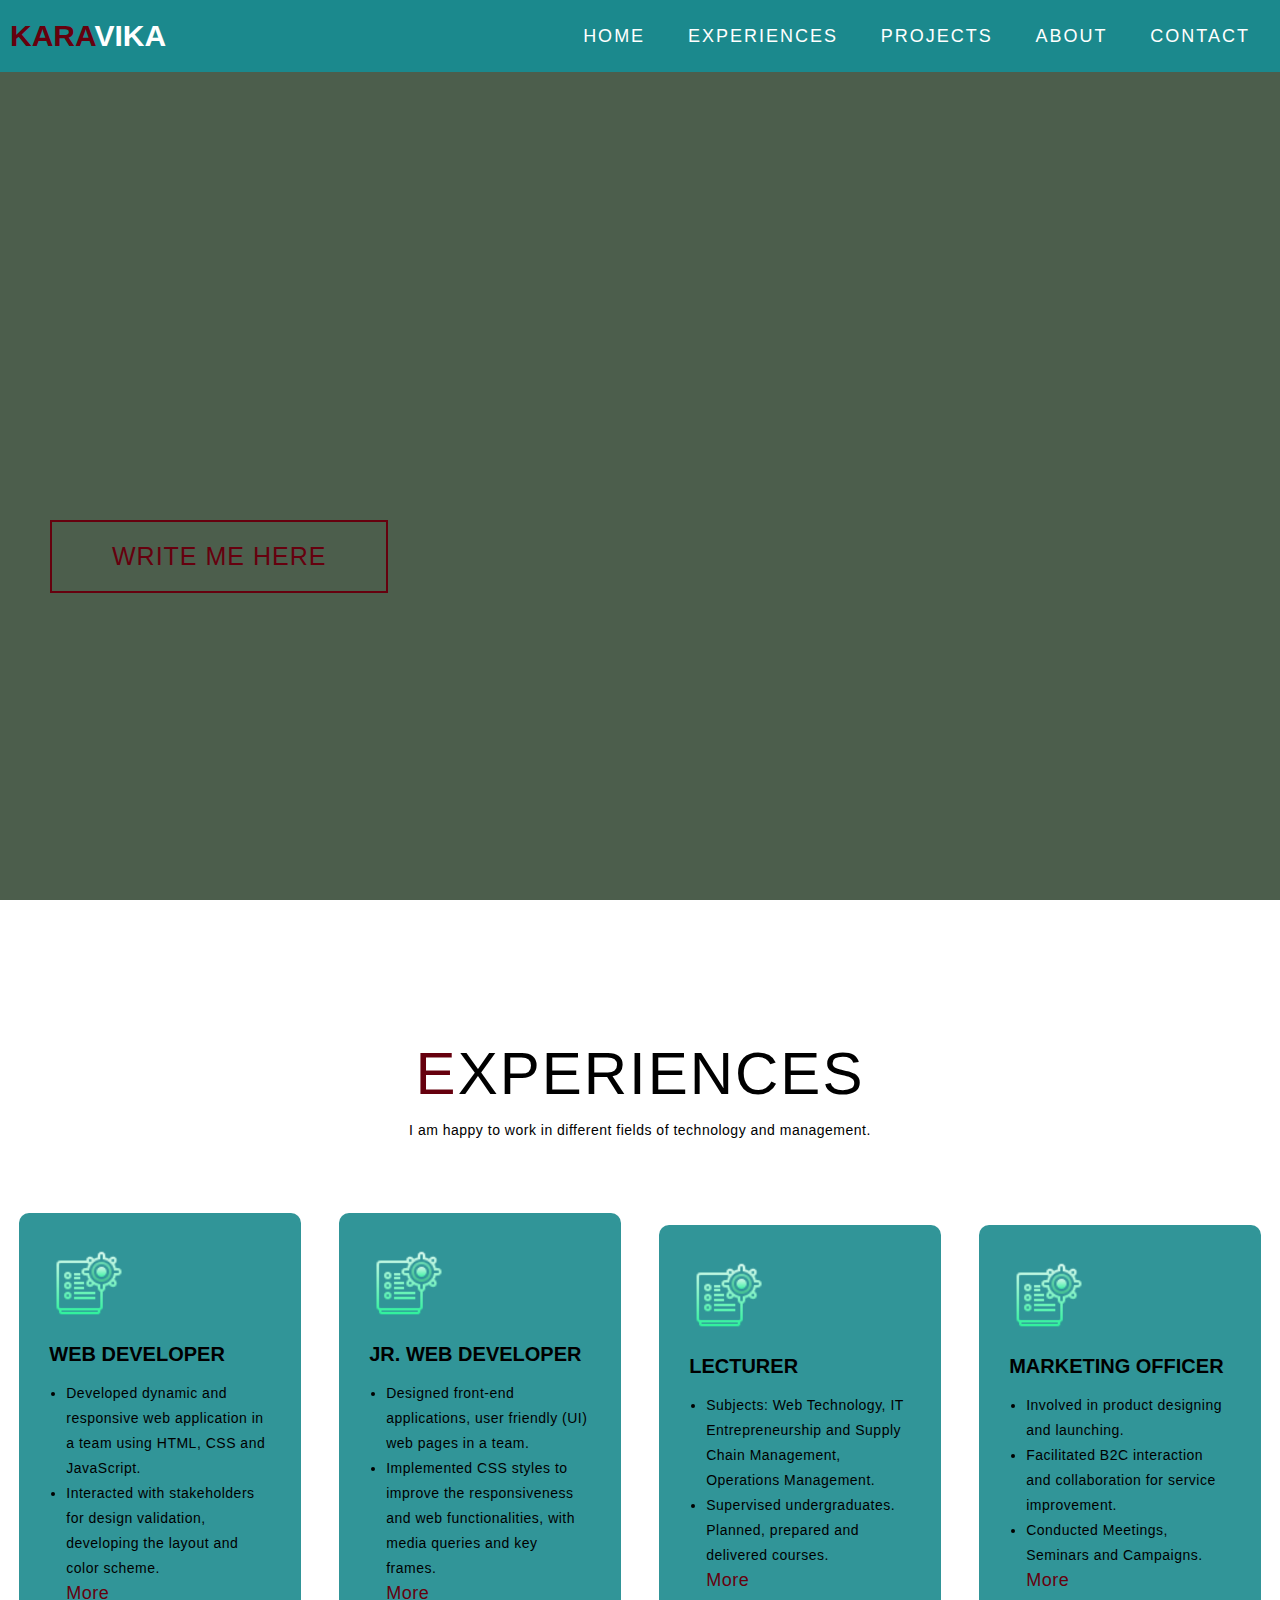
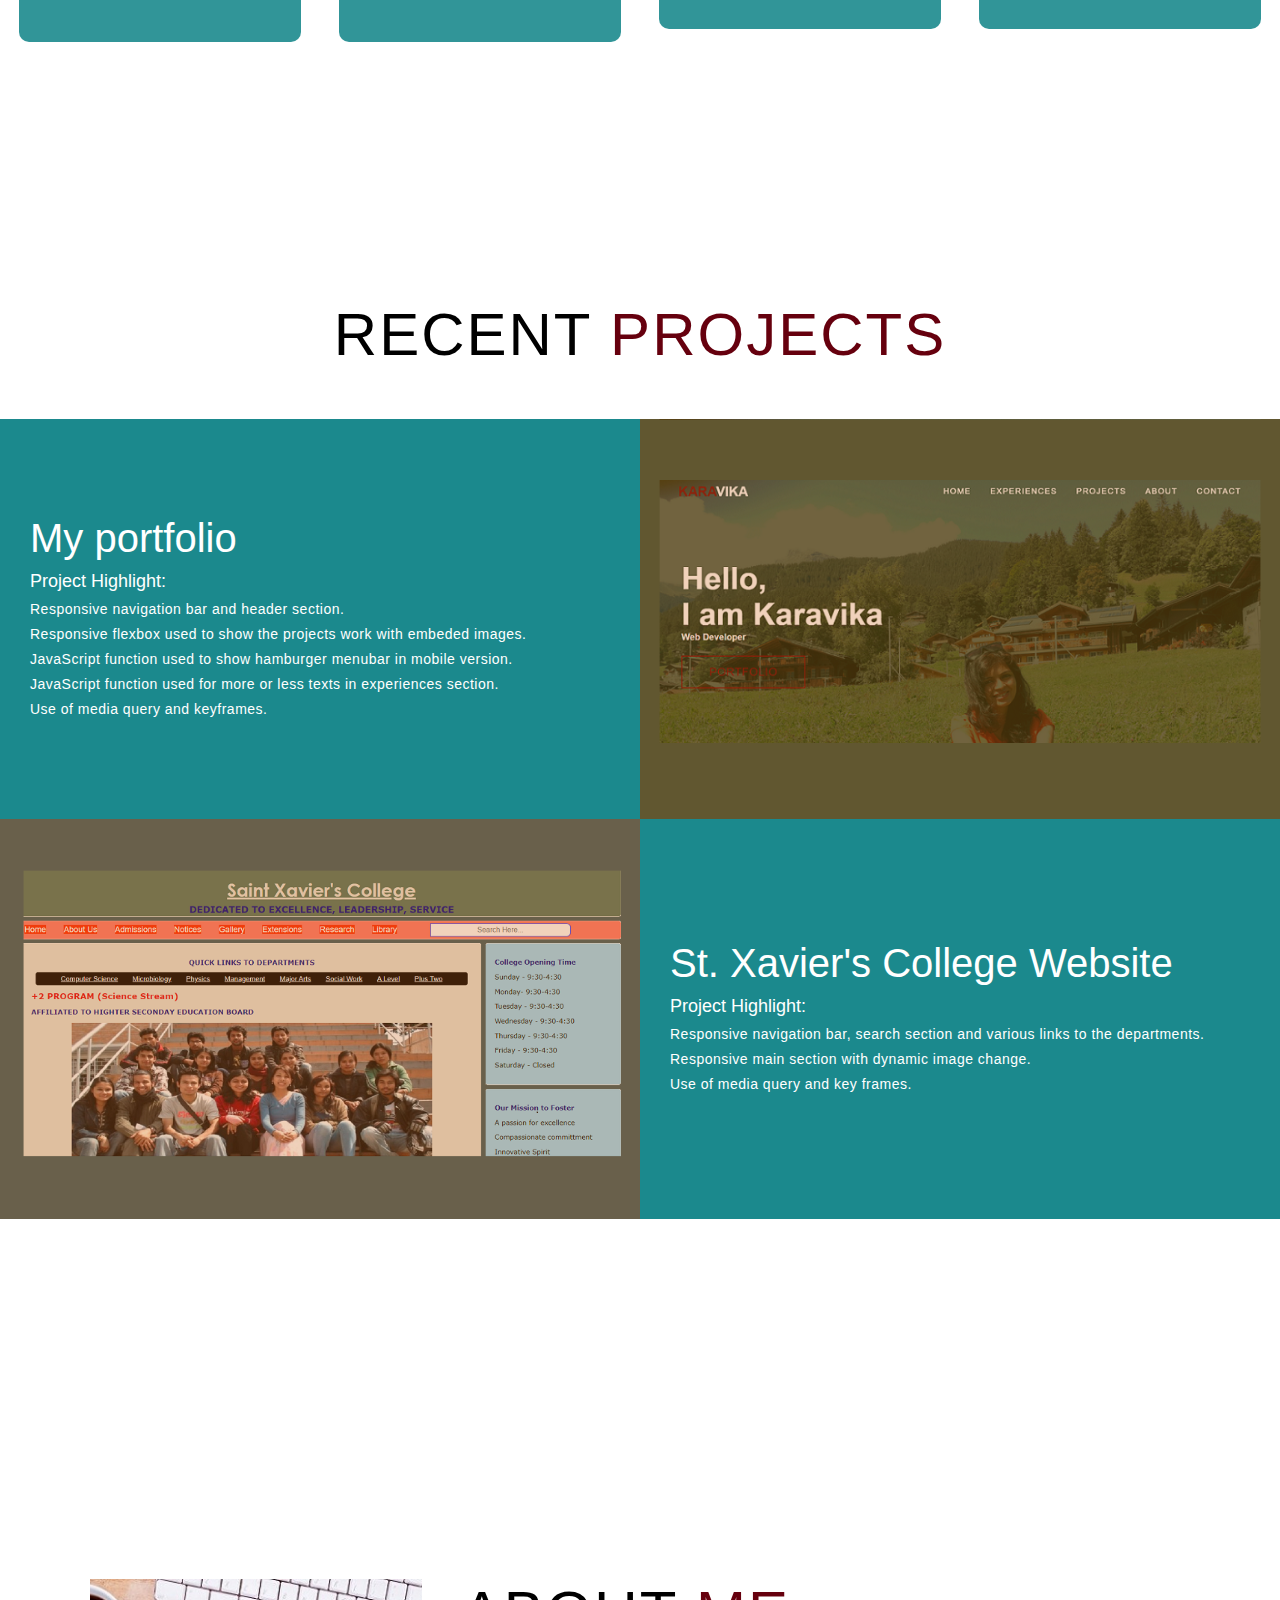
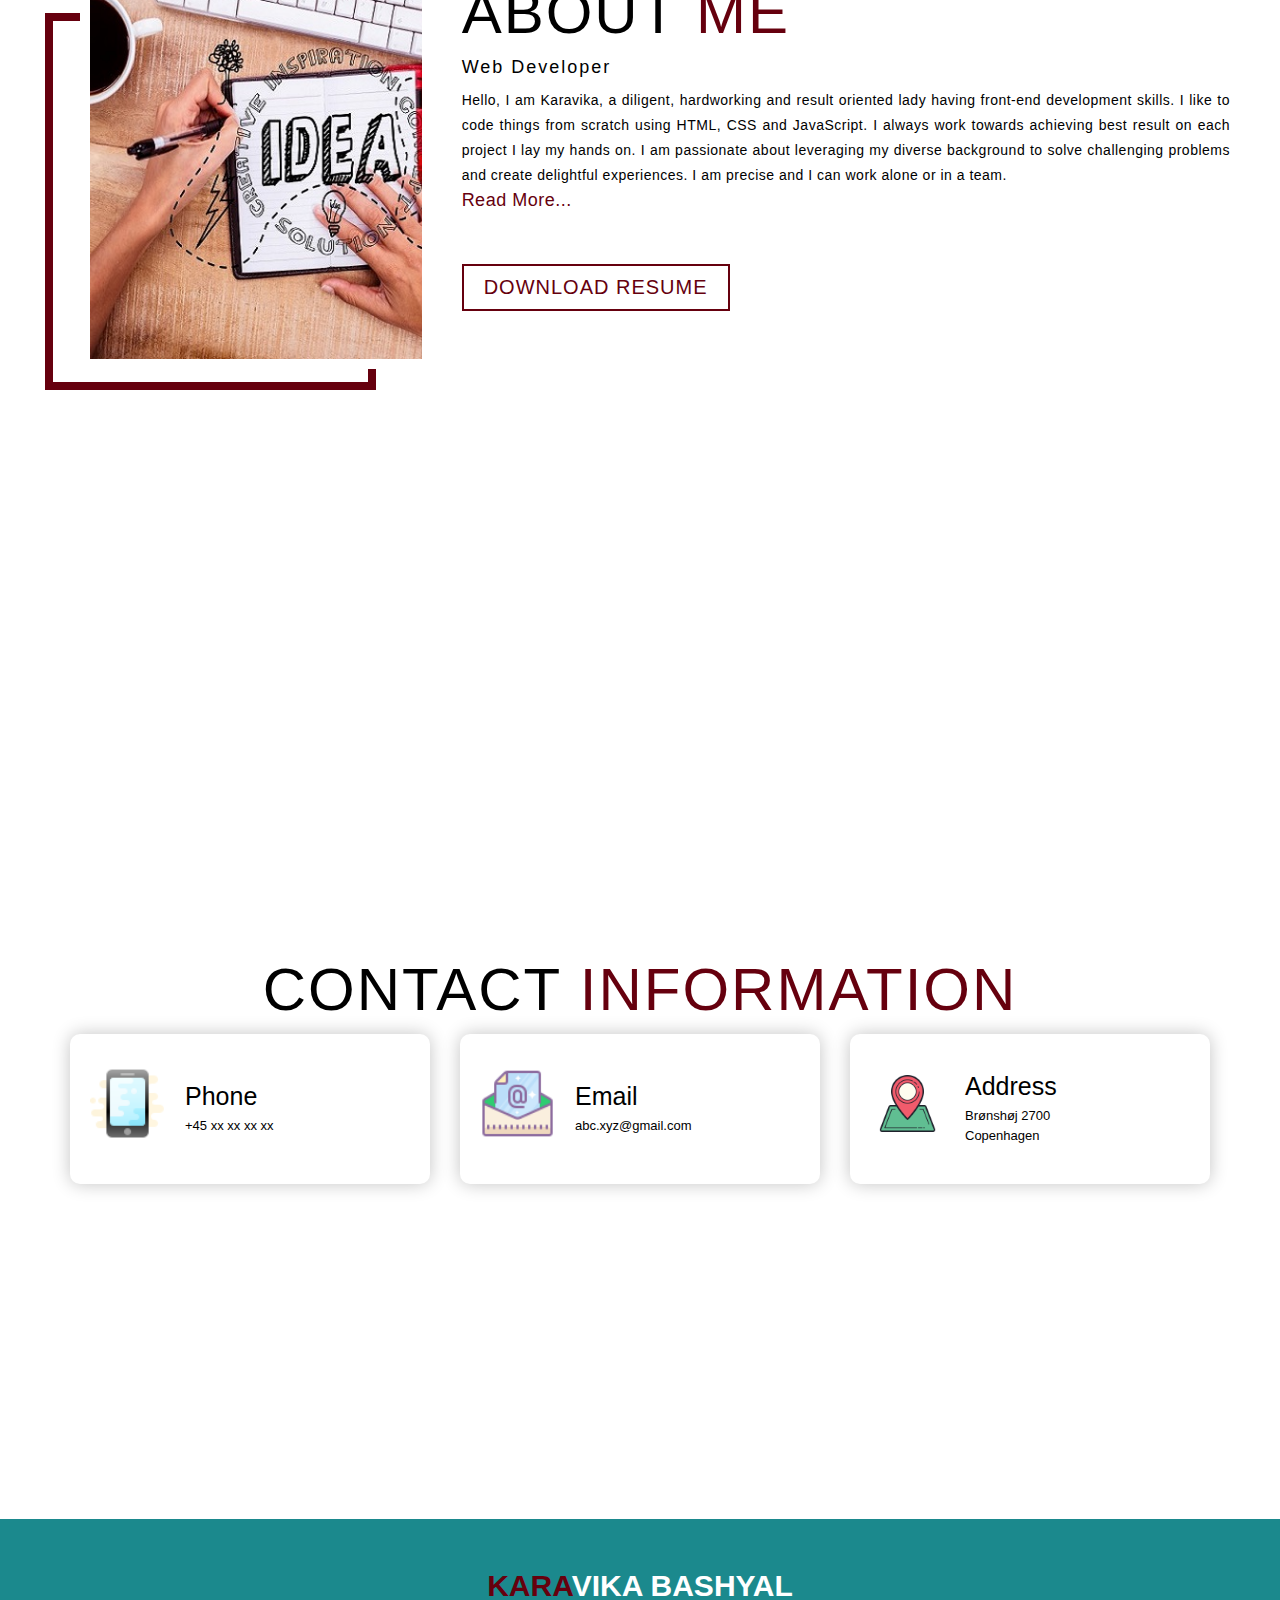
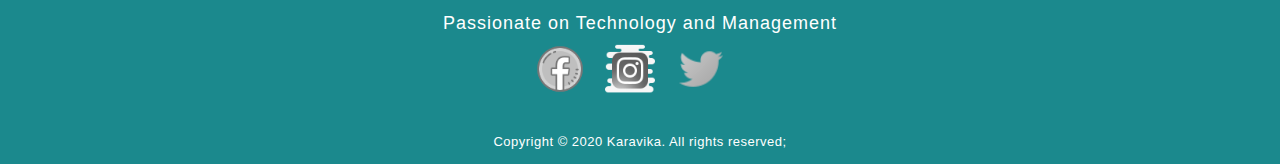
==== index.html @ d4a35b58 "pf v1.0" ====
<!DOCTYPE html>
<html lang="en">

<head>
    <meta charset="UTF-8">
    <meta name="viewport" content="width=device-width, initial-scale=1.0">
    <title>My portfolio</title>
    <link rel="stylesheet" href="./css/style.css">
</head>

<body>
    <!--Header Section-->
    <section id="header">
        <div class="header container">
            <div class="nav-bar">
                <div class="brand">
                    <a href="#master">
                        <h1><span>Kara</span>VIKA</h1>
                    </a>
                </div>
                <div class="nav-list">
                    <div class="hamburger">
                        <div class="bar"></div>
                    </div>
                    <ul>
                        <li><a href="#master" data-after="Home">Home</a></li>
                        <li><a href="#services" data-after="Experiences">Experiences</a></li>
                        <li><a href="#projects" data-after="Projects">Projects</a></li>
                        <li><a href="#about" data-after="About">About</a></li>
                        <li><a href="#contact" data-after="Contact">Contact</a></li>
                    </ul>
                </div>
            </div>
        </div>
    </section>
    <!--End of Header-->
    <!--master section-->
    <section id="master">
        <div class="master container">
            <div>
                <h1>Hello,<span></span></h1>
                <h1> I am Karavika<span></span></h1>
                <h2>Web Developer</h2>
                <!-- <p>Put me in one corner of a room with dozens of people, make me sit in the bench of ocean or allow me to stay at my own room. Let me carry one laptop, a headset 
                and an internet access, I can work for you to collide my knowledge of information and management.
            </p> -->
                <a href="contact.html" type="button" class="cta">Write Me Here</a>
            </div>
        </div>
    </section>
    <!--End of master section-->

    <!--Experience/Services Section-->
    <section id="services">
        <div class="services container">
            <div class="service-top">
                <h1 class="section-title"><span>E</span>xperiences</h1>
                <p>I am happy to work in different fields of technology and management. </p>
            </div>
            <div class="service-bottom">
                <div class="service-item">
                    <div class="icon">
                        <img src="images/icservice.png">
                    </div>
                    <h2>Web Developer</h2>
                    <p>
                    <ul>
                        <li>Developed dynamic and responsive web application in a team using HTML, CSS and JavaScript.
                        </li>
                        <li>Interacted with stakeholders for design validation, developing the layout and color scheme.
                        </li>
                        <span id="moreText">
                            <li>Involved in requirement gathering and creating initial documentation for the system.
                            </li>
                            <li>Fixed various defects/ bugs occuring in the production environment. Also, involved in
                                monthly blogging on various topics related to information technology and digital
                                markets.</li>
                            <li>Initiated performance on CRUD operations on MYSQL database management system </li>
                        </span>
                        <a href="javascript:void(0);" onclick="toggleContent()" id="moreLink">More</a>
                    </ul>

                    </p>
                </div>

                <div class="service-item">
                    <div class="icon">
                        <img src="images/icservice.png">
                    </div>
                    <h2>Jr. Web Developer</h2>
                    <p>
                    <ul>
                        <li>Designed front-end applications, user friendly (UI) web pages in a team. </li>
                        <li>Implemented CSS styles to improve the responsiveness and web functionalities, with media
                            queries and key frames.</li>
                        <span id="moreText1">
                            <li>Developed page layouts, navigation and presented designs and concepts to the clients and
                                the management to review.</li>
                            <li>Participated in code review and quality assurance.</li>
                        </span>
                        <a href="javascript:void(0);" onclick="toggleContent1()" id="moreLink1">More</a>
                    </ul>
                    </p>
                </div>

                <div class="service-item">
                    <div class="icon">
                        <img src="images/icservice.png">
                    </div>
                    <h2>Lecturer</h2>
                    <p>
                        <ul>
                            <li>Subjects: Web Technology, IT Entrepreneurship and Supply Chain Management, Operations
                            Management.</li>
                            <li>Supervised undergraduates. Planned, prepared and delivered courses. </li>
                            <span id="moreText2">
                                <li>Assisted students in Lab, Monitored projects and encouraged them to go beyond the
                                curriculum for their future development.</li>
                            </span>
                            <a href="javascript:void(0);" onclick="toggleContent2()" id="moreLink2">More</a>
                        <ul>
                    </p>
                </div>

                <div class="service-item">
                    <div class="icon">
                        <img src="images/icservice.png">
                    </div>
                    <h2>Marketing Officer</h2>
                    <p>
                    <ul>
                        <li>Involved in product designing and launching.</li>
                        <li>Facilitated B2C interaction and collaboration for service improvement.</li>
                        <li>Conducted Meetings, Seminars and Campaigns.</li>
                        <span id="moreText3">
                            <!-- <li>Assisted students in Lab, Monitored projects and encouraged them to go beyond the
                                curriculum for their future development.</li> -->
                        </span>
                        <a href="javascript:void(0);" onclick="toggleContent3()" id="moreLink3">More</a>
                    </ul>
                    </p>
                </div>
            </div>

        </div>
    </section>
    <!--End of Service Section-->

    <!--Projects Section-->
    <section id="projects">
        <div class="projects container">
            <div class="projects-header">
                <h1 class="section-title">Recent <span>Projects</span></h1>
            </div>
            <div class="all-projects">
                <div class="project-item">
                    <div class="project-info">
                        <h1>My portfolio</h1>
                        <h2>Project Highlight: </h2>
                        <p> Responsive navigation bar and header section.<br>
                            Responsive flexbox used to show the projects work with embeded images.<br>
                            JavaScript function used to show hamburger menubar in mobile version. <br>
                            JavaScript function used for more or less texts in experiences section.<br>
                            Use of media query and keyframes.
                        </p>
                    </div>
                    <div class="project-img">
                        <img src="./images/portfolio_cp.png" alt="img">
                    </div>
                </div>

                <div class="project-item">
                    <div class="project-info">
                        <h1>St. Xavier's College Website</h1>
                        <h2>Project Highlight: </h2>
                        <p> Responsive navigation bar, search section and various links to the departments. <br>
                            Responsive main section with dynamic image change. <br>
                            Use of media query and key frames.

                        </p>
                    </div>
                    <div class="project-img">
                        <img src="./images/stXavier-screenshot.png" alt="img">
                    </div>
                </div>

                <!-- <div class="project-item">
                <div class="project-info">
                    <h1>Project 3</h1>
                    <h2>I love coding</h2>
                    <p>In a way, we can say that ergonomics is more interested in the interaction 
                        between humans and objects, and Service Design is more interested in the interaction 
                        between humans and intangible elements like services and other human interactions. So, both
                        fields try to make the world that humans interact with less messy and horrible for humans.</p>
                </div>
                <div class="project-img">
                    <img src="./images/project.jpg" alt="img"> 
                </div>
            </div>

            <div class="project-item">
                <div class="project-info">
                    <h1>Project 4</h1>
                    <h2>I love coding</h2>
                    <p>In a way, we can say that ergonomics is more interested in the interaction 
                        between humans and objects, and Service Design is more interested in the interaction 
                        between humans and intangible elements like services and other human interactions. So, both
                        fields try to make the world that humans interact with less messy and horrible for humans.</p>
                </div>
                <div class="project-img">
                    <img src="./images/project.jpg" alt="img"> 
                </div>
            </div>

            <div class="project-item">
                <div class="project-info">
                    <h1>Project 5</h1>
                    <h2>I love coding</h2>
                    <p>In a way, we can say that ergonomics is more interested in the interaction 
                        between humans and objects, and Service Design is more interested in the interaction 
                        between humans and intangible elements like services and other human interactions. So, both
                        fields try to make the world that humans interact with less messy and horrible for humans.</p>
                </div>
                <div class="project-img">
                    <img src="./images/project.jpg" alt="img"> 
                </div>
            </div> -->
            </div>
        </div>
    </section>
    <!--End of Projects Section-->

    <!--About Me Section-->
    <section id="about">
        <div class="about container">
            <div class="col-left">
                <div class="about-img">
                    <img src="images/idea_cp.jpg" alt="img">
                </div>
            </div>
            <div class="col-right">
                <h1 class="section-title">ABOUT <span>ME</span></h1>
                <h2>Web Developer</h2>
                <p class="text">
                    Hello, I am Karavika, a diligent, hardworking and result oriented lady having front-end development
                    skills. I like to code things from scratch using HTML, CSS and JavaScript. I always work towards
                    achieving best result on each project I lay my hands on. I am passionate about leveraging my diverse
                    background to solve challenging problems and create delightful experiences. I am precise and I can
                    work alone or in a team.<br>
                    <!--<span class = "moreText" >-->
                    <span id="moreText5">
                        I am well-organized person, problem solver, hard worker, always opt to learn new things that
                        come across in my way. Writing articles and blogs has been my hobby.<br>
                        I am interested to work in the field where I can expand my communication, leadership, technology
                        and management skills in a single platform.
                    </span>
                    <!--<button class= "read-more-btn">Read More...</button>-->
                    <a href="javascript:void(0);" onclick="toggleContent5()" id="moreLink5">Read More...</a>
                </p>
                <a href="sample_resume_Karavika.pdf" class="cta" download>Download Resume</a>
            </div>
        </div>
    </section>
    <!--End of About Me Section-->

    <!--Start of Contact Section-->
    <section id="contact">
        <div class="contact container">
            <div>
                <h1 class="section-title">CONTACT <span>INFORMATION</span></h1>
            </div>
            <div class="contact-elements">
                <div class="contact-item">
                    <div class="icon"><img src="images/phone.png" /></div>
                    <div class="contact-info">
                        <h1>Phone</h1>
                        <h2>+45 xx xx xx xx</h2>
                        <!-- <h2>+45 27 37 47 57</h2> -->
                    </div>
                </div>

                <div class="contact-item">
                    <div class="icon"><img src="images/email.png" /></div>
                    <div class="contact-info">
                        <h1>Email</h1>
                        <h2>abc.xyz@gmail.com</h2>
                        <!-- <h2>portfolio@gmail.com</h2> -->
                    </div>
                </div>

                <div class="contact-item">
                    <div class="icon"><img src="images/address.png" /></div>
                    <div class="contact-info">
                        <h1>Address</h1>
                        <h2>Brønshøj 2700</h2>
                        <h2>Copenhagen</h2>
                    </div>
                </div>
            </div>
        </div>

    </section>
    <!--End of Contact Section-->

    <!--Start of Footer Section-->
    <section id="footer">
        <div class="footer container">
            <div class="brand">
                <h1><span>KARA</span>VIKA BASHYAL</h1>
            </div>
            <h2>Passionate on Technology and Management</h2>
            <div class="social-icon">
                <div class="social-item">
                    <a href="https://www.facebook.com/Curvika72"><img src=images/facebook.png></a>
                </div>
                <div class="social-item">
                    <a href="https://www.instagram.com/krnovaska21/"><img src=images/insta.png></a>
                </div>
                <div class="social-item">
                    <a href="https://twitter.com/karavikab"><img src=images/twitter.png></a>
                </div>
            </div>
            <p>Copyright &copy 2020 Karavika. All rights reserved;
            </p>
        </div>
    </section>
    <!--End of Footer Section-->
    <script src="./js/app.js"></script>


</body>

</html>
---- css/style.css ----
:root {
    --primary:#009900;
    --dark: #001a00;
    --pure: #00ff00;
    --ternary:#006600;
    --light:#e6ffe6;
    --black:#161616;
    --white:#FFFFFF;
}
@import url('https://fonts.googleapis.com/css2?family=PT+Sans&family=PT+Serif:ital,wght@0,400;0,700;1,400&display=swap');
*{
    padding: 0;
    margin: 0;
    box-sizing: border-box;
}

html {
    font-size: 10px;
    font-family: 'PT serif', Helvetica, sans-serif ;
    scroll-behavior: smooth;
}

a {
    text-decoration: none;
}

.container {
    min-height: 100vh; 
    min-width: 100%;
    display: flex;
    align-items: center;
    justify-content: center;
}

img{
    height: 100%;
    width:100%;
    object-fit: cover;
}

p{
    color: black;
    font-size: 1.4rem;
    margin-top: 5px;
    line-height: 2.5rem;
    font-weight: 300;
    letter-spacing: .05rem;
}

.section-title{
    font-size: 4rem;
    font-weight: 300;
    color: black;
    margin-bottom: 10px;
    text-transform: uppercase;
    letter-spacing: .2rem;
    text-align: center;
}
.section-title span{
    color: #66000e;
}

.cta {
    display: inline-block;
    padding: 10px 30px;
    color: #66000e;
    background-color: transparent;
    border: 2px solid #66000e;
    font-size: 2rem;
    text-transform: uppercase;
    letter-spacing: .1rem;
    margin-top: 30px;
    transition-property: background-color, color;
}
.cta:hover {
    color: white ;
    background-color: #66000e;
}

.brand h1{
    font-size: 3rem;
    text-transform: uppercase;
    color: white;
}
.brand h1 span{
    color: #66000e;
}

/*Header Section*/
#header{
    position: fixed;
    z-index:1000;
    left: 0;
    top: 0;
    width: 100vw;
    height: auto;
}
#header .header{
    min-height: 8vh;
    background-color:#1B898D;
    transition: .3s ease background-color;
}
#header .nav-bar{
    display: flex;
    align-items: center;
    justify-content: space-between;
    width: 100%;
    height: 100%;
    max-width: 1300px;
    padding: 0 10px;
}
#header .nav-list ul{
    list-style: none;
    position: absolute;
    background-color: rgb(31, 30, 30);
    width: 100vw;
    height: 100vh;
    /*left: 0;*/
    left: 100%;
    top: 0;
    display: flex;
    flex-direction: column;
    justify-content: center;
    align-items: center;
    z-index: 1;
    overflow-x: hidden;
    transition: .5s ease left;
}
#header .nav-list ul.active{
     /*left: 0;*/
    left: 20%; /*for 80% view we need to make left 20%*/
}
#header .nav-list ul a{
    font-size: 2.5rem;
    font-weight: 500;
    letter-spacing: .2rem;
    text-decoration: none;
    color: white;
    text-transform: uppercase;
    padding: 20px;
    display: block;
}
#header .nav-list ul a::after{
    content: attr(data-after); /*data-after is used in html and it can be made dynamically when we hover over each list name*/
    position: absolute;
    top: 50%;
    left: 50%;
    transform: translate(-50%, -50%) scale(0);
    color: #66000e;
    font-size: 13rem;
    letter-spacing: 50px;
    z-index: -1;
    transition: .3 ease letter-spacing;
}
#header .nav-list ul li:hover a::after{
    transform: translate(-50%, -50%) scale(1);
    letter-spacing: initial;
}
#header .nav-list ul li:hover a{
    color: #66000e;

}
#header .hamburger{
    height: 60px;
    width: 60px;
    display: inline-block;
    border: 3px solid  white;
    border-radius: 50%;
    position: relative;
    display: flex;
    align-items: center;
    justify-content: center;
    z-index: 100;
    cursor: pointer;
    transform: scale(.8);
    margin-right: 20px;
}
#header .hamburger:after{
    position: absolute;
    content: '';
    height: 100%;
    width: 100%;
    border-radius: 50%;
    border: 3px solid white;
    animation: hamburger_puls 1s ease infinite ;
}
#header .hamburger .bar{
    height: 2px;
    width: 30px;
    position: relative;
    background-color: white;
    z-index: -1;
}
#header .hamburger .bar::after,
#header .hamburger .bar::before{
    content: '';
    position: absolute;
    height: 100%;
    width: 100%;
    left: 0;
    background-color: white;
    transition: .3s ease;
    transition-property: top, bottom;
}
#header .hamburger .bar::after{
    top: 8px;
}
#header .hamburger .bar::before{
    bottom: 8px;
}
#header .hamburger.active .bar::before{
    bottom: 0;
}
#header .hamburger.active .bar::after{
    top: 0;
}


/*End of Header Section*/
/*Master Section*/
#master {
    background-image: url(../images/swiss.jpg);
    background-size: cover;
    background-position: top center;
    position: relative;
    z-index: 1;
}
#master::after {
    content: '';
    position: absolute;
    left: 0;
    top: 0;
    height: 100%;
    width: 100%;
    background-color: #001a00;
    opacity: .7;
    z-index: -1;
}
#master .master{
    max-width: 1200px;
    margin: 0 auto;
    padding: 0 50px;
    justify-content: flex-start;
}
#master h1 {
    display: block;
    width: fit-content;
    font-size: 3 rem;
    /*font-size: 3 rem;*/
    position: relative;
    color: transparent;
    animation: text_reveal .5s ease forwards;
    animation-delay: 1s;
}
#master h1:nth-child(1){
    animation-delay: 1s;
}
#master h1:nth-child(2){
    animation-delay: 2s;
}
#master h1 span{
    position: absolute;
    top: 0;
    left: 0;
    height: 100%;
    width: 0;
    background-color: #66000e;
    animation: text_reveal_box 1s ease;
    animation-delay: 1s;
}

#master h1:nth-child(1) span{
    animation-delay: .5s;
}
#master h1:nth-child(2) span{
    animation-delay: 1.5s;
}

#master h2{
    display: block;
    width: fit-content;
    font-size: 2rem;
    position: relative;
    color: transparent;
    animation: text_reveal .5s ease forwards;
    animation-delay: 1s;
}

#master p {
    color: #FFFFFF;
    font-size: 1.5rem;
}
/* This is moved to common section for other buttons as well*/
   /* #master .cta {
    display: inline-block;
    padding: 10px 30px;
    color: #66000e;
    background-color: transparent;
    border: 2px solid #66000e;
    font-size: 2rem;
    text-transform: uppercase;
    letter-spacing: .1rem;
    margin-top: 30px;
    transition-property: background-color, color;
}*/
/*#master .cta:hover {
    color: white ;
    background-color: #66000e;
}*/

/*End of Master Section/

/*Services Section*/

#services .services{
    flex-direction: column;
    text-align: center;
    max-width: 1500px;
    margin: 0 auto;
    padding: 100px 0;
}

#services .service-top{
    max-width: 500px;
    margin: 0 auto;
}
/* Making section-title common so it goes at top
#services .section-title{
    font-size: 4rem;
    font-weight: 300;
    color: black;
    margin-bottom: 10px;
    text-transform: uppercase;
    letter-spacing: .2rem;
    text-align: center;
}
#services .section-title span{
    color: #66000e; */
}
#services .service-top p{
    font-size: 1.4rem;
    margin-top: 5px;
    line-height: 2.5rem;
    font-weight: 300;
    letter-spacing: .05rem;
}
#services .service-bottom{
    display: flex;
    align-items: center;
    justify-content: center;
    flex-wrap: wrap;
    margin-top: 50px;
}
#services .service-item{
    flex-basis: 80%;
    display: flex;
    align-items: flex-start;
    justify-content: center;
    flex-direction: column;
    padding: 30px;
    border-radius: 10px;
    background-image: url(../images/karvika.jpg);
    background-size: cover;
    margin: 10px 5%;
    position: relative;
    z-index: 1;
    overflow: hidden;
}
#services .service-item ul{
    /* list-style-type: none; */
    margin-left: 1.7rem;
    text-align: start;
    font-size: 1.4rem;
    font-weight: 300;
    letter-spacing: .05rem;
    line-height: 2.5rem;
}
/*for overlay of each card*/
#services .service-item::after{
    content: '';
    position: absolute;
    left: 0;
    top: 0;
    height: 100%;
    width: 100%;
    background-color: #1B898D;
    opacity: .9;
    z-index: -1;
}
#services .service-bottom .icon{
    height: 80px;
    width: 80px;
    margin-bottom: 20px;
}

#services .service-item h2{
    font-size: 2rem;
    color: black;
    margin-bottom: 10px;
    text-transform: uppercase;
}
#services .service-item p{
    text-align: left;
}

#services .service-item li{
    
    /* color: black;
    font-size: 1.4rem;
    margin-top: 5px;
    line-height: 2.5rem;
    font-weight: 300;
    letter-spacing: .05rem; */
}

#moreText, #moreText1, #moreText2, #moreText3, #moreText5{
    display:none;
}

#moreLink, #moreLink1, #moreLink2, #moreLink3, #moreLink5{
    color: #66000e;
    font-size: 18px;
}
/*===========End of Service Section=============*/

/*Start of Project Section*/
#projects .projects{
    flex-direction:column; /*to keep title in top*/
    max-width: 1200px;
    margin: 0 auto;
    padding: 100px 0;
}
#projects .projects-header h1{
    margin-bottom: 50px; 
}
#projects .all-projects{
    display: flex;
    align-items: center;
    justify-content: center;
    flex-direction: column;
}
#projects .project-item{
    display: flex;
    align-items: center;
    justify-content: center;
    flex-direction: column;
    width: 80%;
    margin: 20px auto;
    overflow: hidden;
    border-radius: 10px;
}
#projects .project-info{
    padding: 30px;
    flex-basis: 50%;
    background-color: white;
    height: 100%;
    display: flex;
    align-items: flex-start;
    justify-content: center;
    flex-direction: column;
    /* background-color: chocolate; */
    background-color: #1B898D;
    color: white;
}
#projects .project-info h1{
    font-size: 4rem;
    font-weight: 500;
}
#projects .project-info h2{
    font-size: 1.8rem;
    font-weight: 500;
    margin-top: 10px;
}
#projects .project-info p{
    color: white;
}
#projects .project-img{
    flex-basis: 50%;
    /* flex-basis: 100%; */
    height: 300px;
    overflow: hidden;
    position: relative;
}
/*for overlay making of sodo elements*/
#projects .project-img::after{
    content: '';
    position: absolute;
    left: 0;
    top: 0;
    height: 100%;
    width: 100%;
    background-color: chocolate;
    opacity: .3;
}
#projects .project-img img{
    transition: .3s ease transform;
}
#projects .project-item:hover .project-img img{
    transform: scale(1.1);
}
/*End of Project Section*/

/*Start of About Section*/

#about .about{
    flex-direction: column-reverse; /*for mobile we use column reverse, otherwise only column*/
    text-align:center;
    max-width: 1200px;
    margin: 0 auto;
    padding: 100px 20px;
}
#about .col-left{
    width: 250px;
    height: 360px;
}
#about .col-right{
    width: 100%;
}
#about .col-right h2{
    font-size: 1.8rem;
    font-weight: 500;
    letter-spacing: .2rem;
    margin-bottom: 10px;
}
#about .col-right p{
    margin-bottom: 20px;
    text-align: justify;
}
.moreText{
    display:none;
}

#about .col-right .text.show-more .moreText{
    display: inline;
}

.read-more-btn{
    padding: 10px 30px;
    background-color: rgb(149,170,197);
    color: rgb(53, 49, 49);
    border: none;
    outline: none;
    font-size: 20px;
    cursor: pointer; 
}
#about .col-right .cta{
    margin-bottom: 50px;
    padding: 10px 20px;
    font-size: 2rem;
}
#about .col-left .about-img{
    height: 100%;
    width: 100%;
    position: relative;
    border: 10px solid white;
}
#about .col-left .about-img::after{ /*for image wrapper*/
    content: '';
    position: absolute;
    left: -33px;
    top: 19px;
    height: 98%;
    width: 98%;
    border: 7px solid #66000e;
    z-index: -1; /*wrapper will be under the img*/
}
/*End of About Section*/

/*Start of Contact Section*/

#contact .contact{
    flex-direction: column;
    max-width: 1200px;
    margin: 0 auto;
}
#contact .contact-elements{
    width: 400px;
}
#contact .contact-item{
    width: 80%;
    padding: 20px;
    text-align: center;
    border-radius: 10px;
    margin: 30px;
    display: flex;
    justify-content: center;
    align-items: center;
    flex-direction: column;
    box-shadow: 0px 0px 18px 0 #0000003c;
}
#contact .contact-item:hover{
    box-shadow: 0px 0px 5px 0 #0000003c;
    transition: .3s ease box-shadow;
}
#contact .icon{
    width: 70px;
    margin: 0 auto;
    margin-bottom: 10px;
}
#contact .contact-info h1{
    font-size: 2.5rem;
    font-weight: 500;
    margin-bottom: 5px;
}
#contact .contact-info h2{
    font-size: 1.3rem;
    line-height: 2rem;
    font-weight: 500;

}
/*End of Contact Section*/

/*Start of Footer Section*/
#footer{
    background-color: #1B898D;
}
#footer .footer{
    min-height: 200px;
    flex-direction: 
    column;
    padding-top: 50px;
    padding-bottom: 10px;;
}
#footer h2{
    color: white;
    font-weight: 500;
    font-size: 1.8rem;
    letter-spacing: .1rem;
    margin-top: 10px;
    margin-bottom: 10px;
}
#footer .social-icon{
    display: flex;
    margin-bottom: 30px;
}
#footer .social-item{
    height: 50px;
    width: 50px;
    margin-bottom: 0 5px;
    margin-right: 20px; /*added for social icon distance*/
}
#footer .social-item img{
    filter: grayscale(1); /*to remove social icon color and changed it to black and white*/
    /*filter: grayscale(0); It will give back original color*/
}
#footer .social-item:hover img{
    filter: grayscale(0);
    transition: .3s ease filter;
}
#footer p{
    color: white;
    font-size: 1.3rem;
}

/*End of footer Section*/


/*keyframes*/
@keyframes hamburger_puls{
    0%{
       opacity: 1; 
       transform: scale(1);
    }
    100%{
        opacity: 0;
        transform: scale(1.4);
    }
}
@keyframes text_reveal_box {
    50%{
        width: 100%;
        left: 0;
    }
    100%{
        width: 0;
        left: 100%;
    }   
}
@keyframes text_reveal {
    100%{
        color: white;
    }
}
/*End of Keyframes*/

/*Media Query for Tablet*/
@media only screen and (min-width:768px){
    .cta{
        font-size: 2.5rem;
        padding: 20px 60px;
    }
    h1.section-title{
        font-size: 6rem;
    }
    /*Master*/
    #master h1{
        font-size: 7rem;
    }
    /*End of master section*/

    /*Service Section*/
    #services .service-bottom .service-item{
        flex-basis: 45%;
        margin: 2.5%;
    }
    /*End of Service Section*/

    /*Project*/
    #projects .project-item{
        flex-direction: row;
    }
    #projects .project-item:nth-child(even){
        flex-direction: row-reverse;
    }
    #projects .project-item{
        height: 400px;
        margin: 0;
        width: 100%;
        border-radius: 0;
    }
    #projects .all-projects .project-info{
        height: 100%;
    }
    #projects .all-projects .project-img{
        height: 100%;
    }
    /*End of Project*/

    /*About Section*/
    #about .about{
        flex-direction: row;
    }
    #about .col-left{
        width: 600px;
        height: 400px;
        padding-left: 60px;
    }
    #about .about .col-left .about-img::after{
        left: -45px;
        top: 34px;
        height: 95%;
        width: 95%;
        border: 8px solid #66000e;
    }
    #about .col-right{
        text-align: left;
        padding: 30px;
    }
    #about .col-right h1{
        text-align: left;
    }
    /*End of About Section*/

    /*Contact Section*/
    #contact .contact{
        flex-direction: column;
        padding: 100px 0;
        align-items: center;
        justify-content: center;
        min-width: 20vh;
    }
    #contact .contact-elements{
        width:100%;
        display:flex;
        flex-direction: row;
        justify-content: space-evenly;
        margin: 0;
        /*padding: 30px;*/
    }
    #contact .contact-item{
        width: 30%;
        margin: 0;
        flex-direction: row;
    }
    #contact .contact-item .icon{
        height: 100px;
        width: 100px;
    }
    #contact .contact-item .icon img{
        object-fit: contain;
    }
    #contact .contact-item .contact-info{
        width: 100%;
        text-align: left;
        padding-left: 20px;
    }
    /*End of contact Section*/
}
/*End of Media Query for Tablet*/

/*Media query for Desktop*/
@media only screen and (min-width:1200px){
    /*header*/
    #header .hamburger{
        display: none;
    }
    #header .nav-list ul{
        position: initial;
        display: block;
        height: auto;
        width: fit-content;
        background-color: transparent;
    }
    #header .nav-list ul li{
        display: inline-block;
    }
    #header .nav-list ul li a{
        font-size: 1.8rem;
    }
    #header .nav-list a:after{
        display: none;
    }
    /*End of Header*/

    #services .service-bottom .service-item{
        flex-basis: 22%;
        margin: 1.5%;    
    }

}
/*End of Media query for Desktop*/
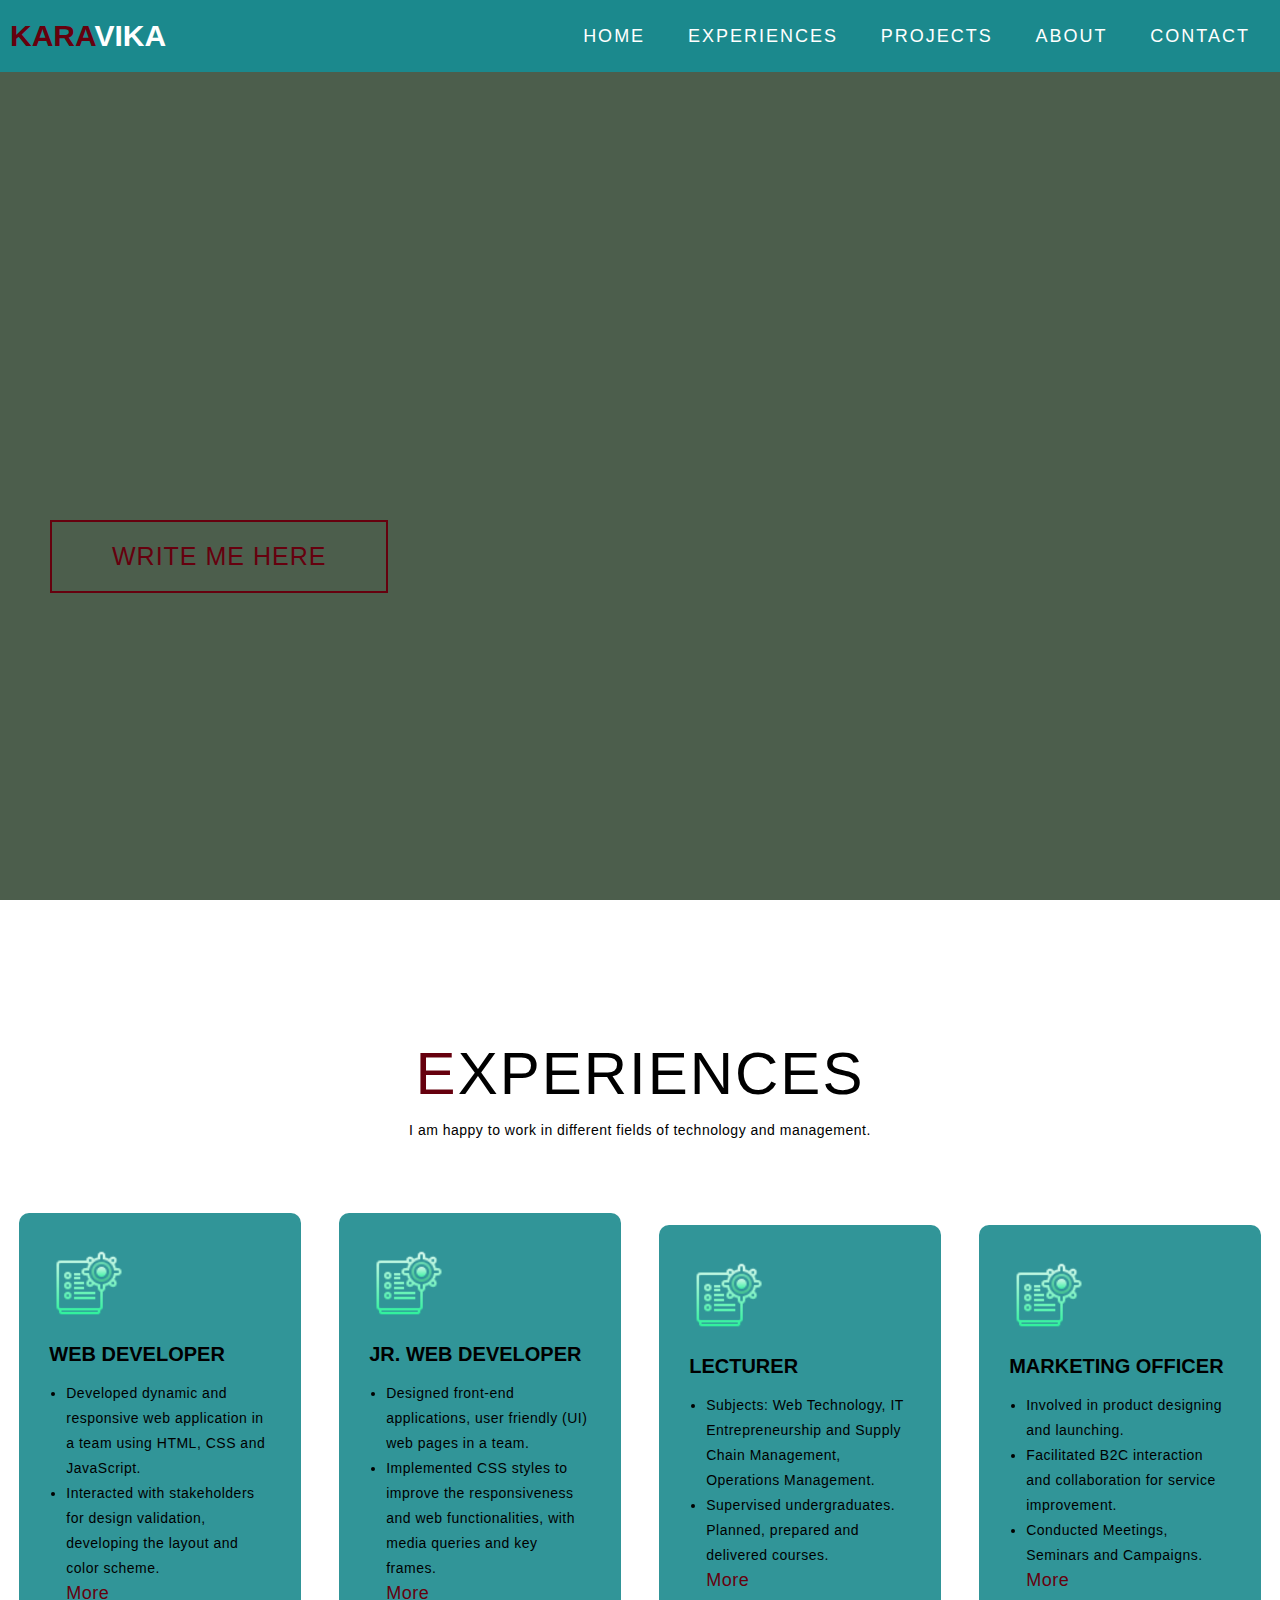
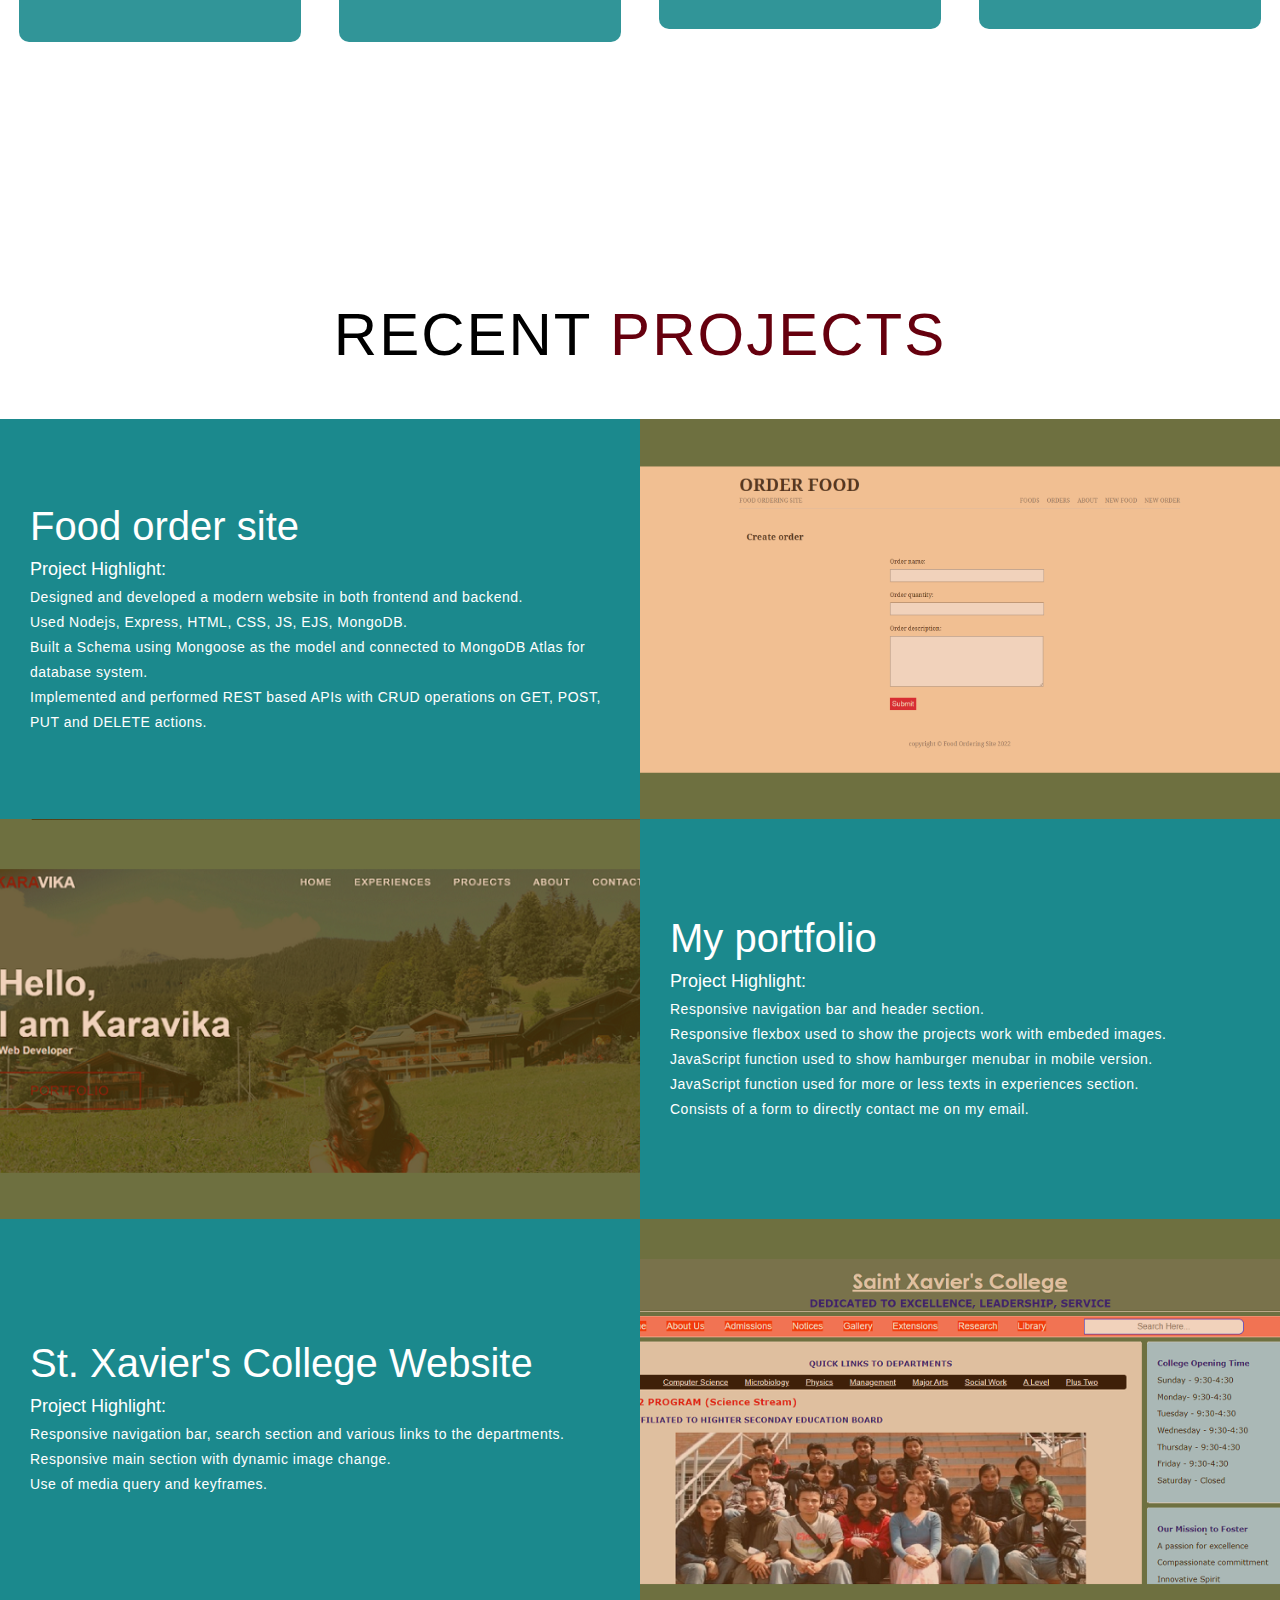
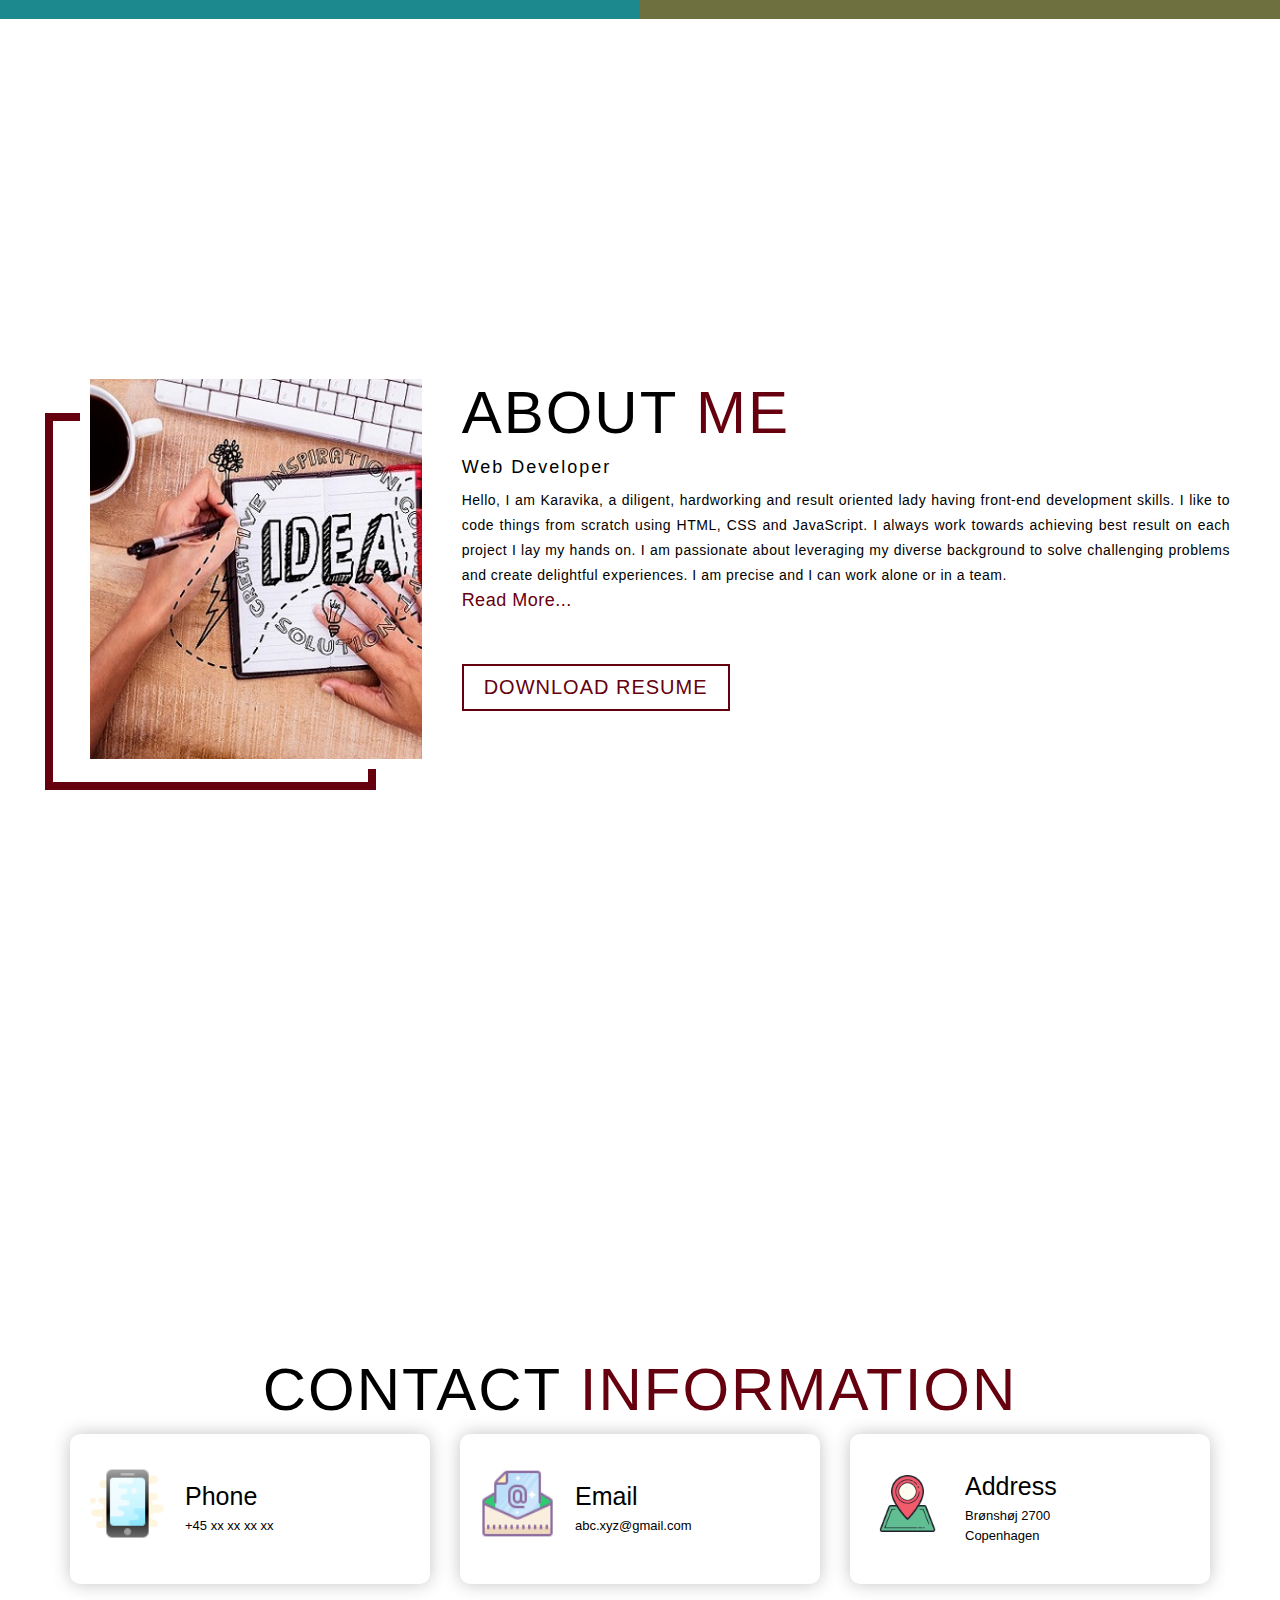
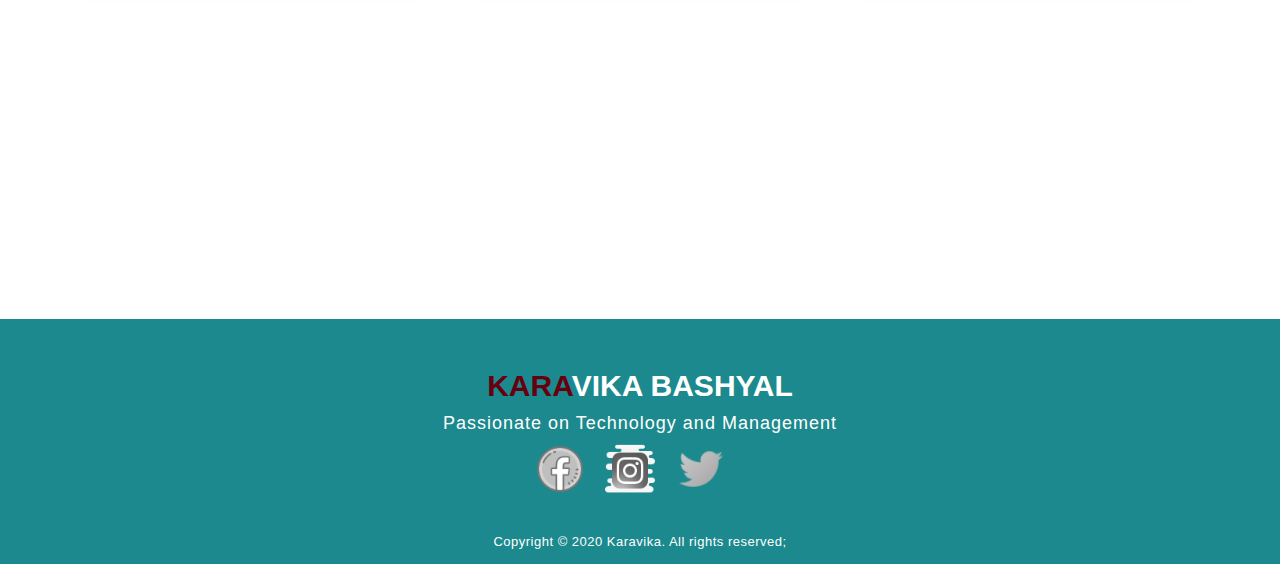
==== commit 5b863a20: "nodejs project added" ====
--- a/index.html
+++ b/index.html
@@ -155,13 +155,28 @@
             <div class="all-projects">
                 <div class="project-item">
                     <div class="project-info">
+                        <h1>Food order site</h1>
+                        <h2>Project Highlight: </h2>
+                        <p> Designed and developed a modern website in both frontend and backend.<br>
+                            Used Nodejs, Express, HTML, CSS, JS, EJS, MongoDB.<br>
+                            Built a Schema using Mongoose as the model and connected to MongoDB Atlas for database system.<br>
+                            Implemented and performed REST based APIs with CRUD operations on GET, POST, PUT and DELETE actions.                            
+                        </p>
+                    </div>
+                    <div class="project-img">
+                        <img src="./images/food-order-site.png" alt="img">
+                    </div>
+                </div>
+
+                <div class="project-item">
+                    <div class="project-info">
                         <h1>My portfolio</h1>
                         <h2>Project Highlight: </h2>
                         <p> Responsive navigation bar and header section.<br>
                             Responsive flexbox used to show the projects work with embeded images.<br>
                             JavaScript function used to show hamburger menubar in mobile version. <br>
                             JavaScript function used for more or less texts in experiences section.<br>
-                            Use of media query and keyframes.
+                            Consists of a form to directly contact me on my email.
                         </p>
                     </div>
                     <div class="project-img">
@@ -175,7 +190,7 @@
                         <h2>Project Highlight: </h2>
                         <p> Responsive navigation bar, search section and various links to the departments. <br>
                             Responsive main section with dynamic image change. <br>
-                            Use of media query and key frames.
+                            Use of media query and keyframes.
 
                         </p>
                     </div>
@@ -184,47 +199,7 @@
                     </div>
                 </div>
 
-                <!-- <div class="project-item">
-                <div class="project-info">
-                    <h1>Project 3</h1>
-                    <h2>I love coding</h2>
-                    <p>In a way, we can say that ergonomics is more interested in the interaction 
-                        between humans and objects, and Service Design is more interested in the interaction 
-                        between humans and intangible elements like services and other human interactions. So, both
-                        fields try to make the world that humans interact with less messy and horrible for humans.</p>
-                </div>
-                <div class="project-img">
-                    <img src="./images/project.jpg" alt="img"> 
-                </div>
-            </div>
-
-            <div class="project-item">
-                <div class="project-info">
-                    <h1>Project 4</h1>
-                    <h2>I love coding</h2>
-                    <p>In a way, we can say that ergonomics is more interested in the interaction 
-                        between humans and objects, and Service Design is more interested in the interaction 
-                        between humans and intangible elements like services and other human interactions. So, both
-                        fields try to make the world that humans interact with less messy and horrible for humans.</p>
-                </div>
-                <div class="project-img">
-                    <img src="./images/project.jpg" alt="img"> 
-                </div>
-            </div>
-
-            <div class="project-item">
-                <div class="project-info">
-                    <h1>Project 5</h1>
-                    <h2>I love coding</h2>
-                    <p>In a way, we can say that ergonomics is more interested in the interaction 
-                        between humans and objects, and Service Design is more interested in the interaction 
-                        between humans and intangible elements like services and other human interactions. So, both
-                        fields try to make the world that humans interact with less messy and horrible for humans.</p>
-                </div>
-                <div class="project-img">
-                    <img src="./images/project.jpg" alt="img"> 
-                </div>
-            </div> -->
+            
             </div>
         </div>
     </section>
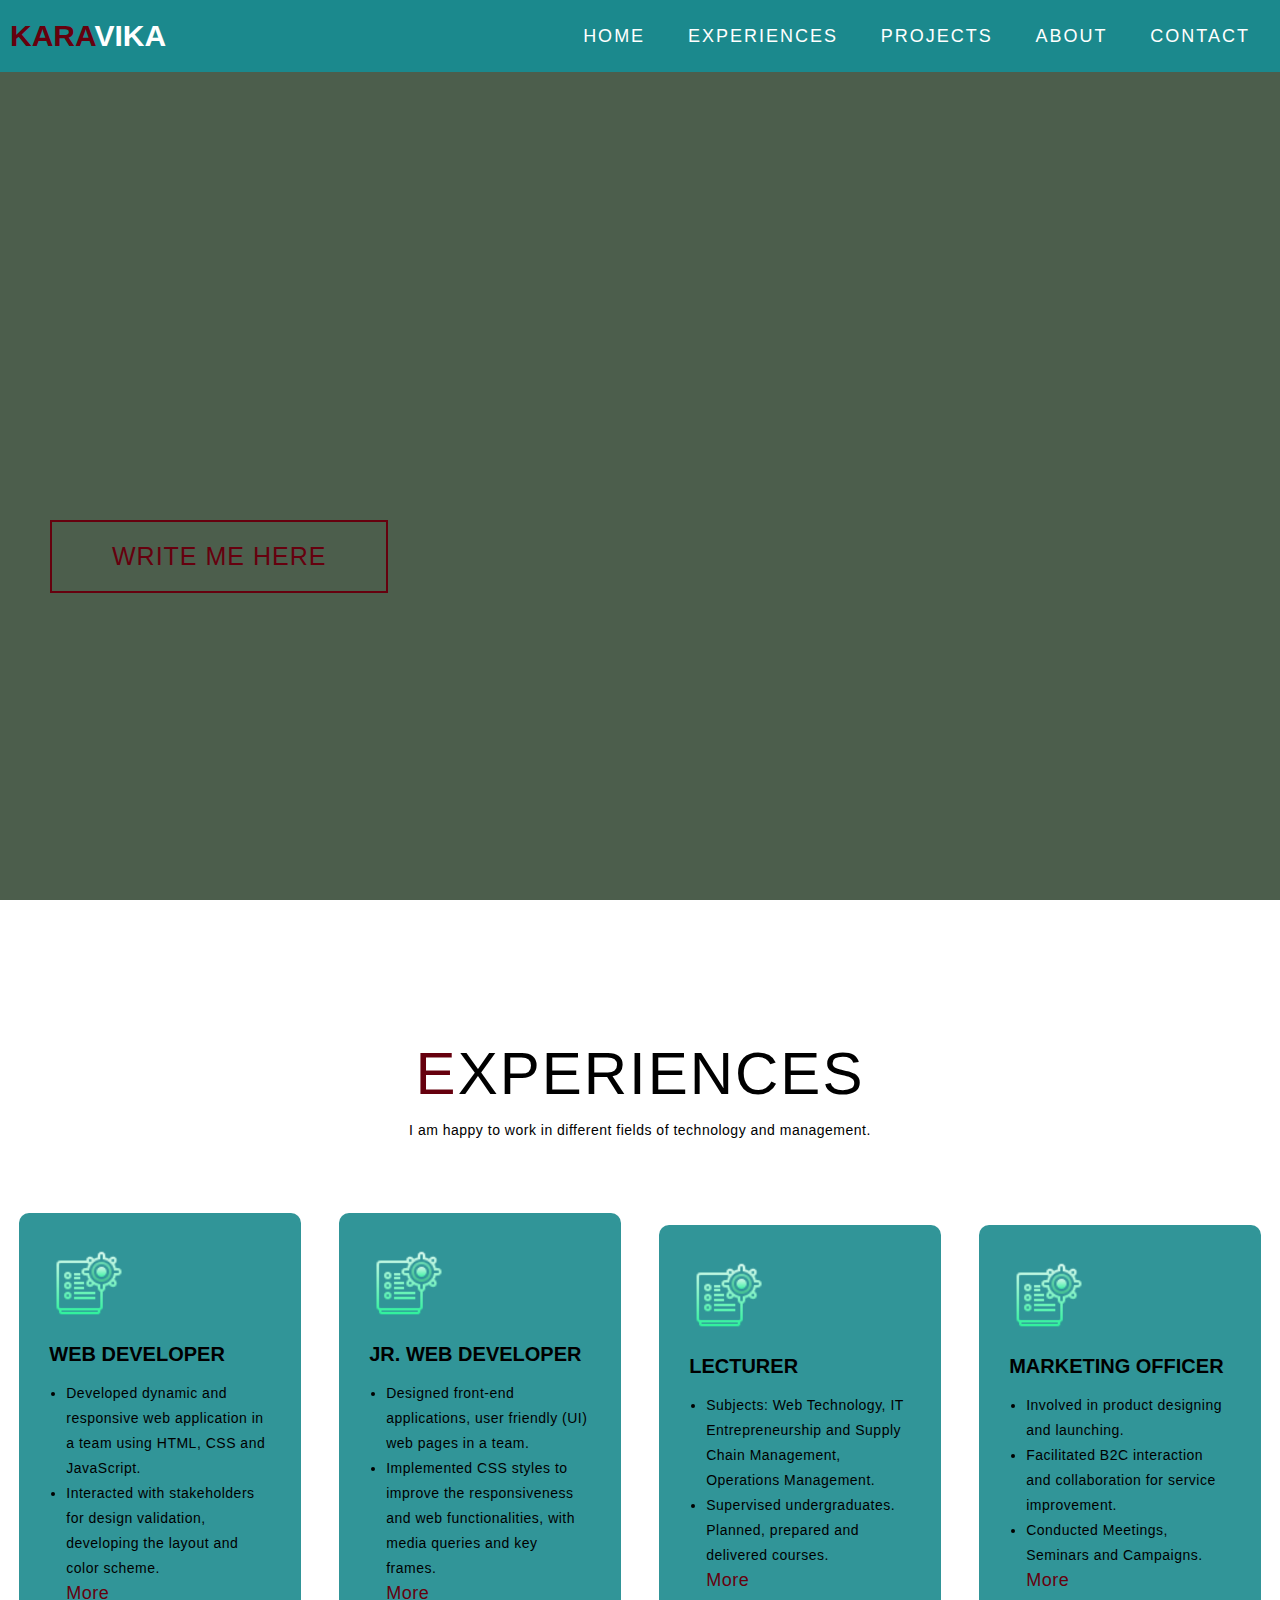
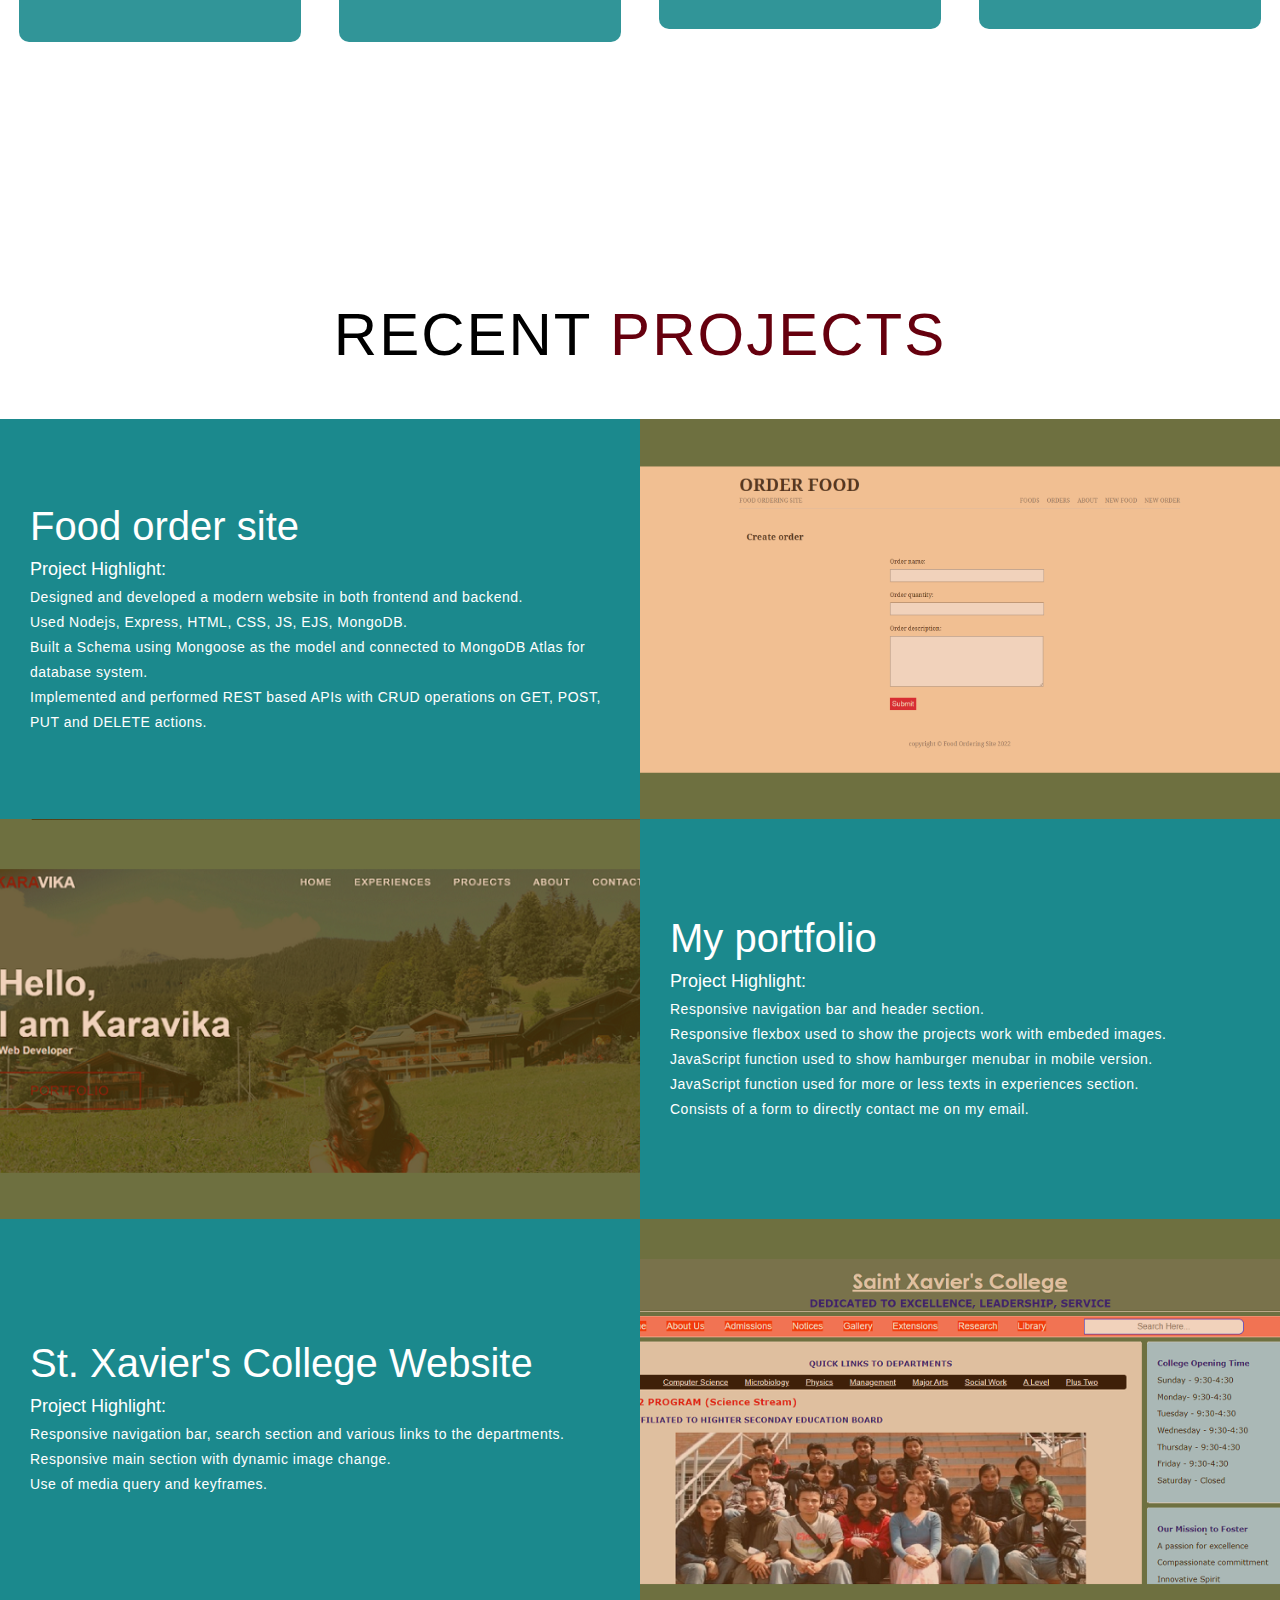
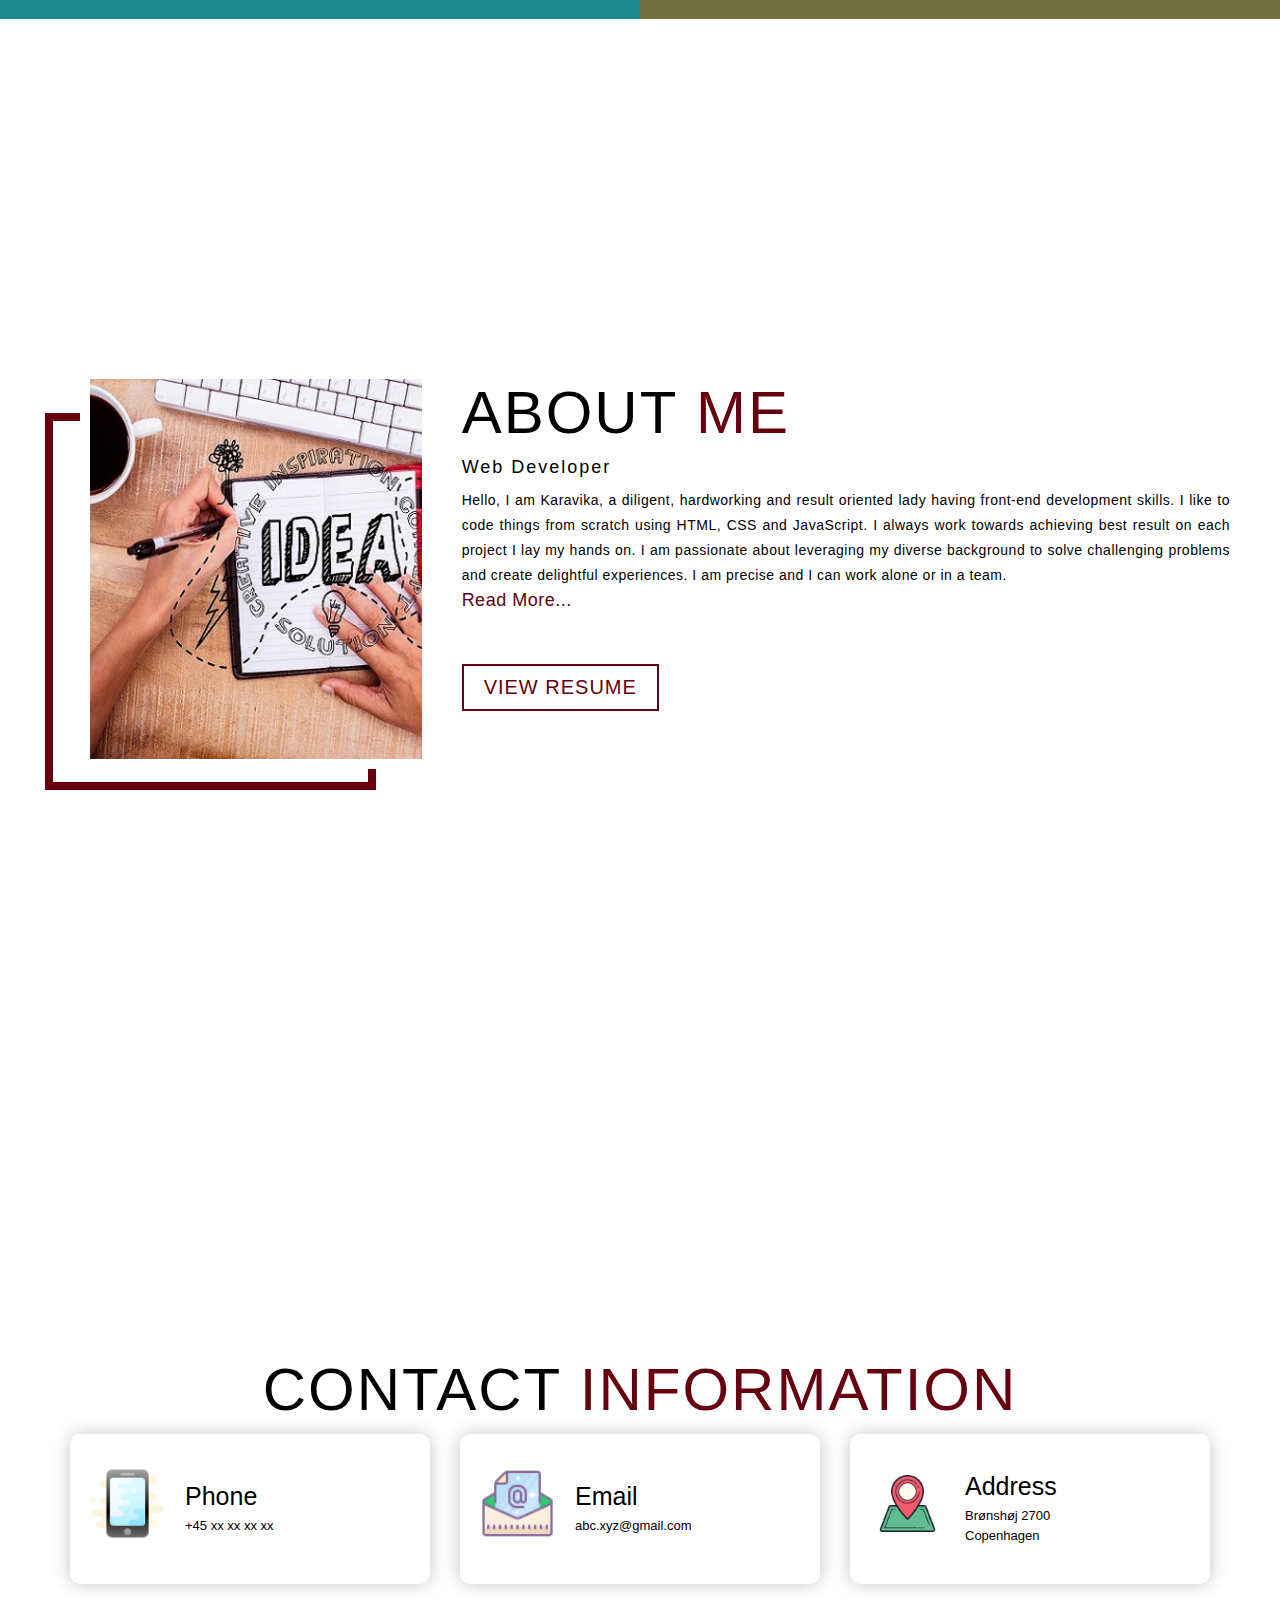
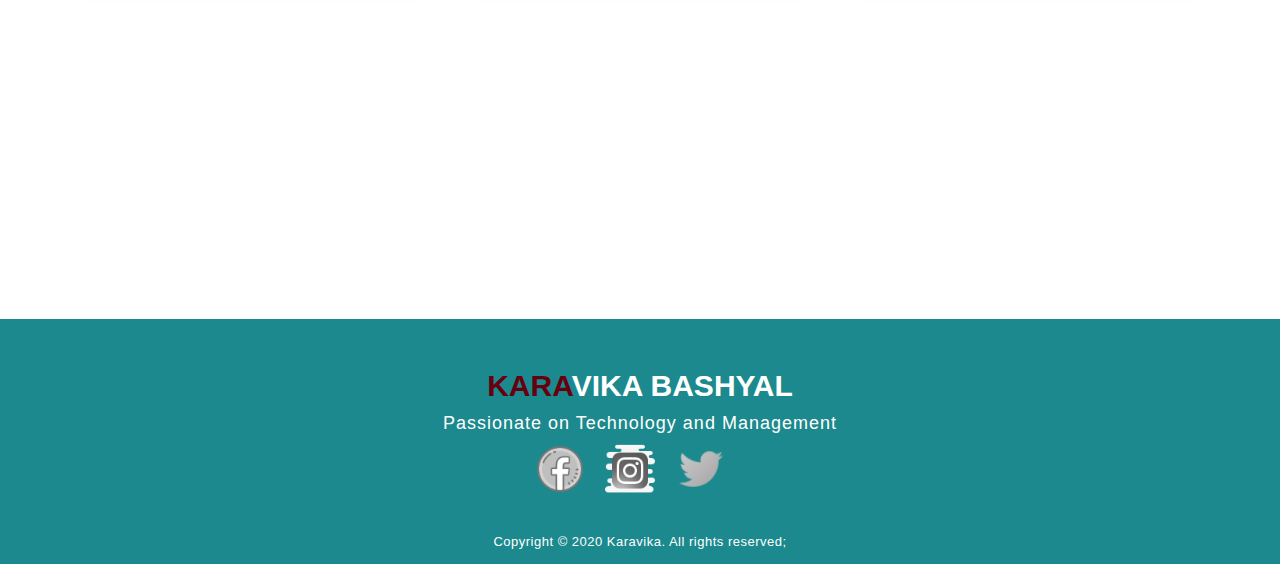
==== commit defa0e3e: "cv to view" ====
--- a/index.html
+++ b/index.html
@@ -232,7 +232,8 @@
                     <!--<button class= "read-more-btn">Read More...</button>-->
                     <a href="javascript:void(0);" onclick="toggleContent5()" id="moreLink5">Read More...</a>
                 </p>
-                <a href="sample_resume_Karavika.pdf" class="cta" download>Download Resume</a>
+                <!-- <a href="sample_resume_Karavika.pdf" class="cta" download>Download Resume</a> -->
+                <a href="sample_resume_Karavika.pdf" class="cta" target="_bland">View Resume</a>
             </div>
         </div>
     </section>
